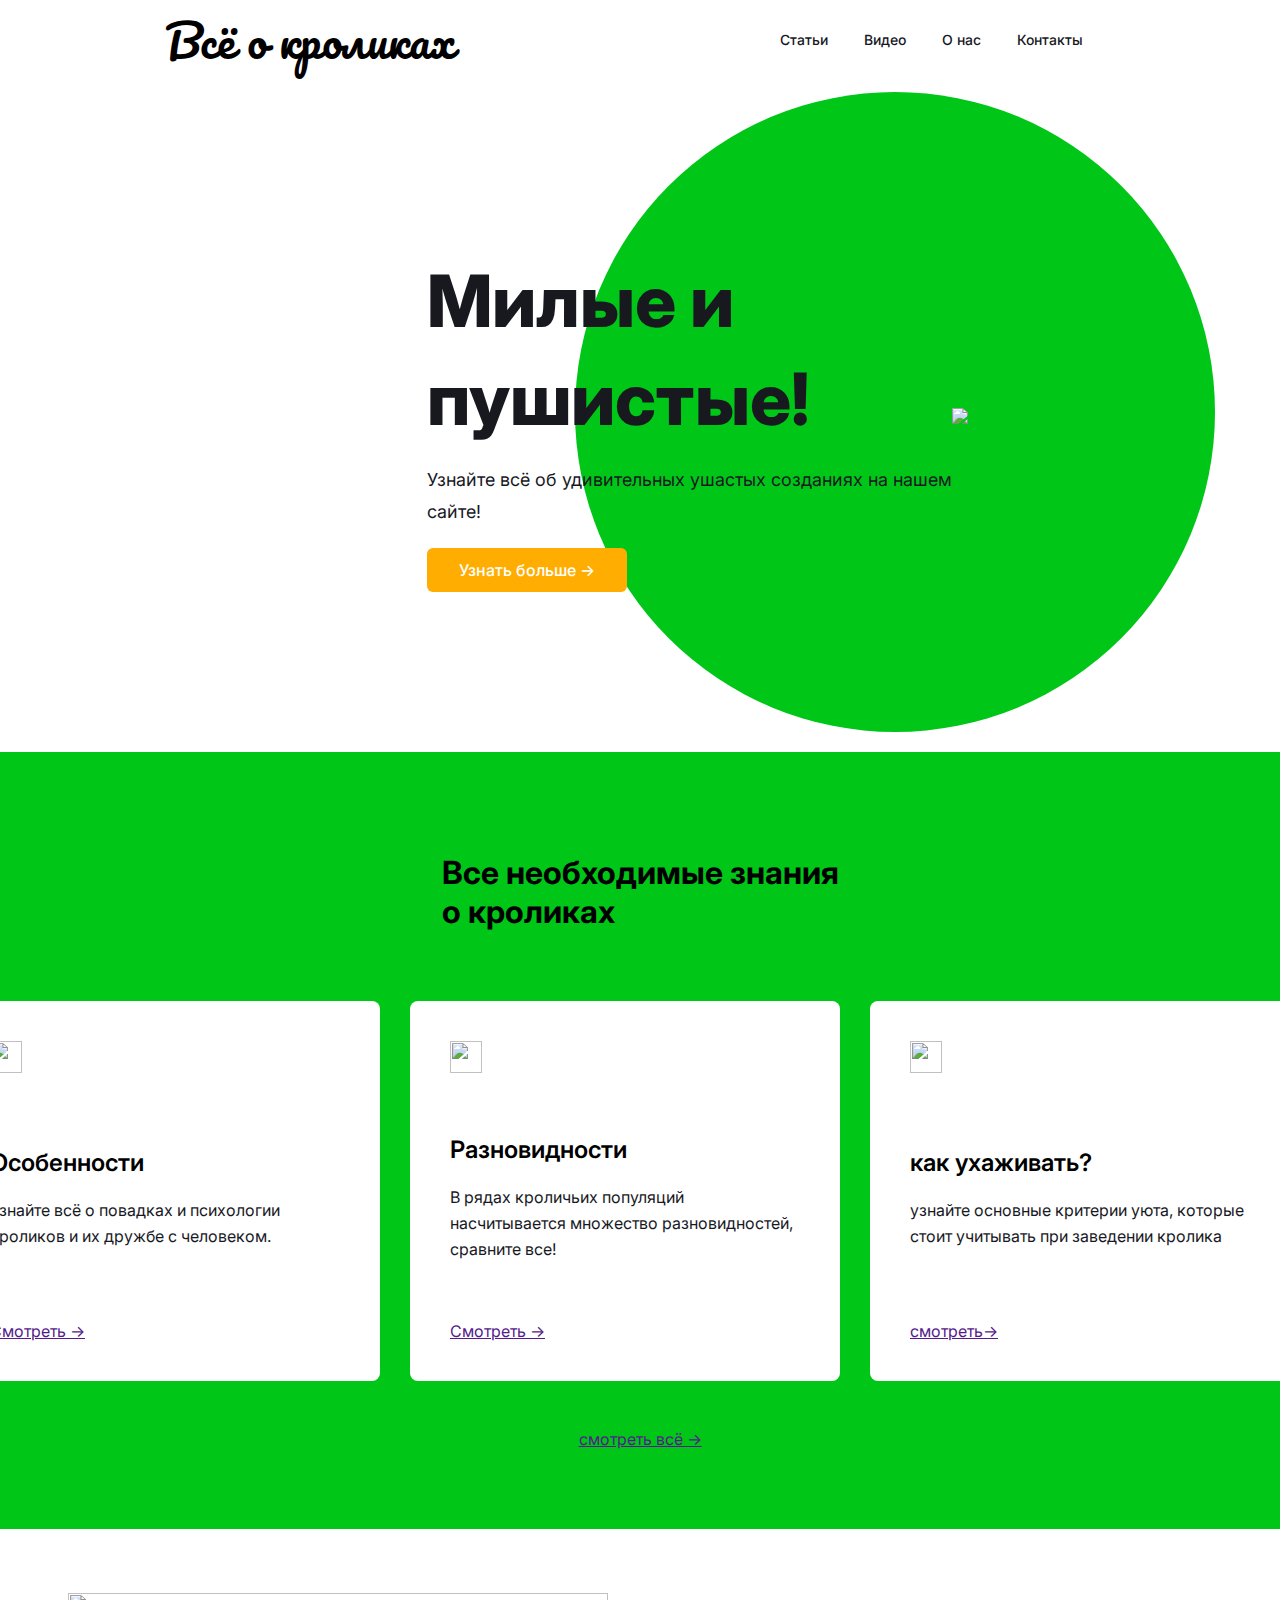
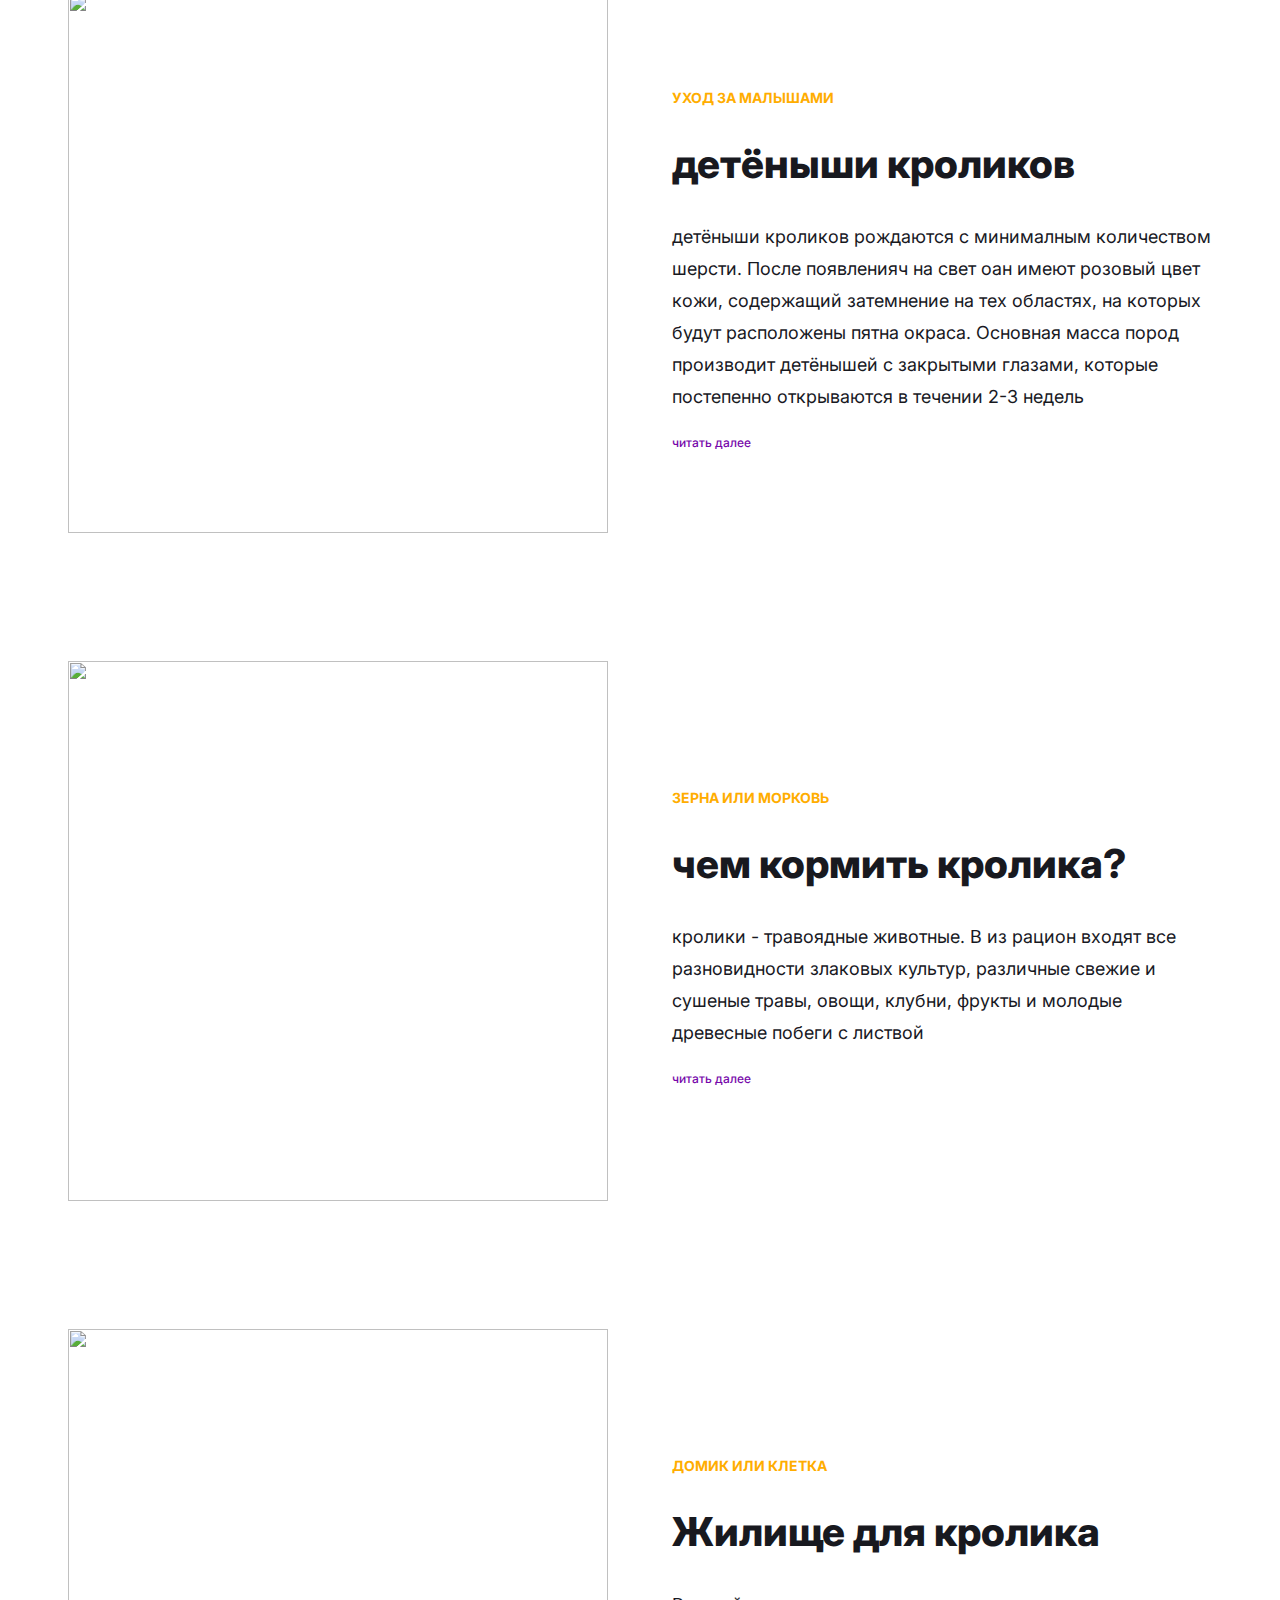
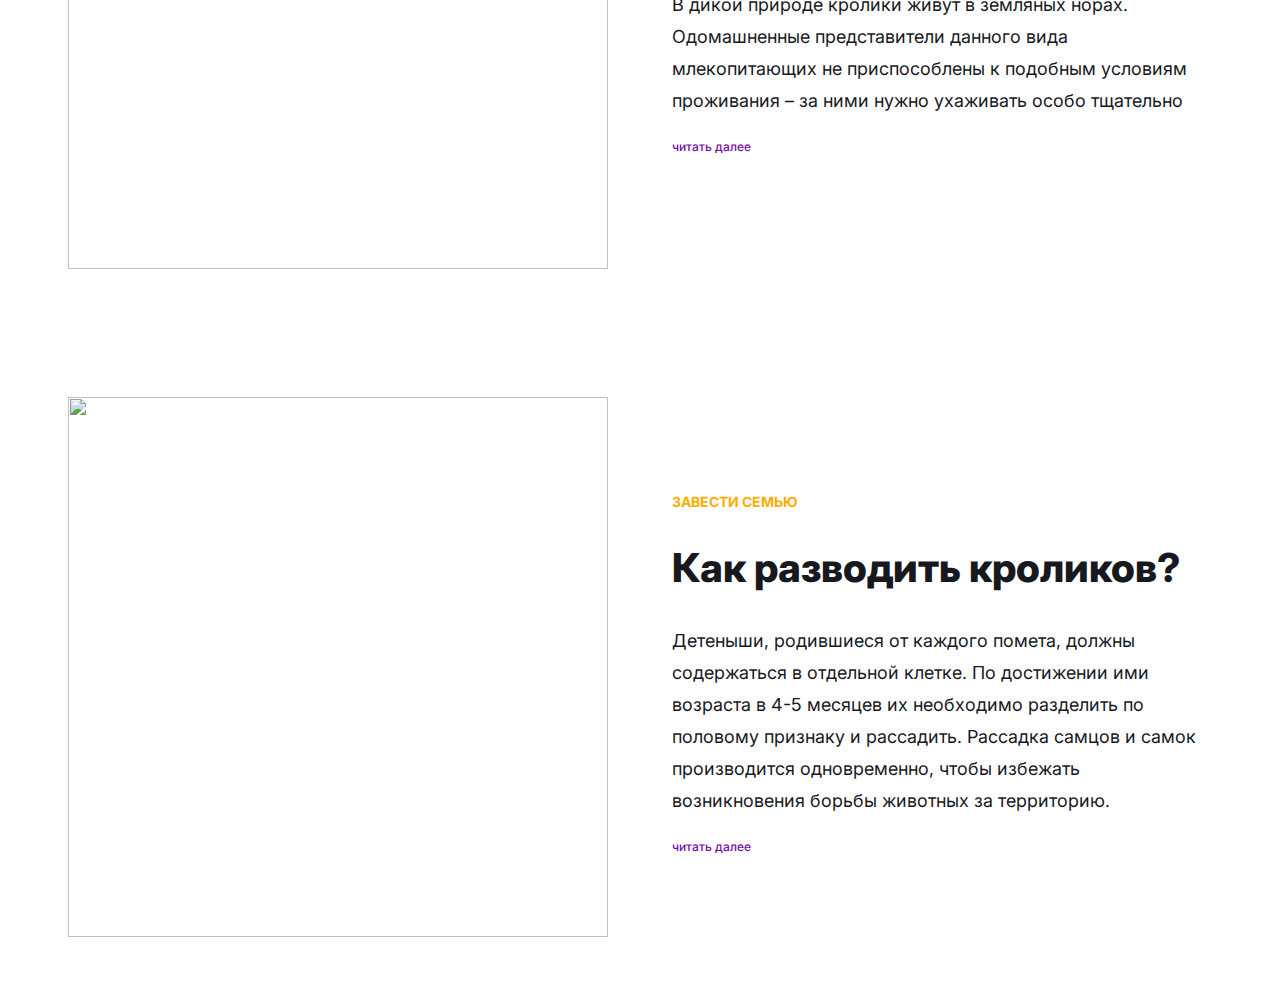
==== index.html @ 3386392c "Add files via upload" ====
<!DOCTYPE html>
<html>
<head>
    <meta charset="UTF-8">
    <meta http-equiv="X-UA-Compatible" content="IE=edge">
    <meta name="viewport" content="width=device-width, initial-scale=1.0">
    <title>Сайт про кроликов</title>
    <link rel="stylesheet" href="style.css">
</head>
<body>
    <header>
        <div class="logo">Всё о кроликах</div>
        <nav>
            <a href="">Статьи</a>
            <a href="">Видео</a>
            <a href="">О нас</a>
            <a href="">Контакты</a>
        </nav>
    </header>
    <section class="section1">
        <div class="text1">
            <h1>
                Милые и <br>
                пушистые!
            </h1>
            <p>
                Узнайте всё об удивительных ушастых созданиях на нашем <br> сайте!
            </p>
            <a href="">Узнать больше -></a>
        </div>
        <img src="image/banner.png">
    </section>
    <section class="section2">
        <h1>
            Все необходимые знания <br>
            о кроликах
        </h1>
        <div class="cards">
            <div class="card">
                <img src="image/icon1.png">
                <div>
                    <h2>Особенности</h2>
                    <p>
                        Узнайте всё о повадках и психологии кроликов и их дружбе с человеком.
                    </p>
                </div>
                <a href=""> Смотреть -></a>
            </div>
            <div class="card">
                <img src="image/icon2.png">
                <div>
                    <h2>Разновидности</h2>
                    <p>
                        В рядах кроличьих популяций насчитывается множество разновидностей, сравните все!
                    </p>
                </div>
                <a href=""> Смотреть -></a>
            </div>
            <div class="card">
                <img src="image/icon3.png">
                <div>
                    <h2> как ухаживать? </h2>
                    <p> узнайте основные критерии уюта, которые стоит учитывать при заведении кролика </p>
                </div>
                <a href=""> смотреть-></a>
            </div>
        </div>
        <a href=""> смотреть всё -></a>
    </section>
        <section class="statya">
           <img src="image/krol1.png">
           <div class="statya-text">
            <h3> УХОД ЗА МАЛЫШАМИ </h3>
            <h2> детёныши кроликов</h2>
            <p> 
                детёныши кроликов рождаются с минималным количеством шерсти. После появленияч на свет оан имеют розовый цвет кожи, содержащий затемнение на тех областях, на которых будут расположены пятна окраса. Основная масса пород производит детёнышей с закрытыми глазами, которые постепенно открываются в течении 2-3 недель
            </p>
            <a href=""> читать далее</a>
           </div>
        </section>
        <section class="statya">
            <img src="image/krol2.png">
            <div class="statya-text">
             <h3> ЗЕРНА ИЛИ МОРКОВЬ </h3>
             <h2> чем кормить кролика?</h2>
             <p> 
                кролики - травоядные животные. В из рацион входят все разновидности злаковых культур, различные свежие и сушеные травы, овощи, клубни, фрукты и молодые древесные побеги с листвой 
            </p>
             <a href=""> читать далее</a>
            </div>
         </section>
         <section class="statya">
         <img src="image/krol3.png">
         <div class="statya-text">
            <h3> ДОМИК ИЛИ КЛЕТКА</h3>
            <h2> Жилище для кролика</h2>
            <p>
                В дикой природе кролики живут в земляных норах. Одомашненные представители данного вида млекопитающих не приспособлены к подобным условиям проживания – за ними нужно ухаживать особо тщательно
            </p>
            <a href=""> читать далее</a>
         </div>
        </section>
        <section class="statya">
            <img src="image/krol4.png">
            <div class="statya-text">
               <h3> ЗАВЕСТИ СЕМЬЮ</h3>
               <h2> Как разводить кроликов?</h2>
               <p>
                Детеныши, родившиеся от каждого помета, должны содержаться в отдельной клетке. По достижении ими возраста в 4-5 месяцев их необходимо разделить по половому признаку и рассадить. Рассадка самцов и самок производится одновременно, чтобы избежать возникновения борьбы животных за территорию.
               </p>
               <a href=""> читать далее</a>
            </div>
           </section>
</body>
</html>
---- style.css ----
@import url('https://fonts.googleapis.com/css2?family=Inter:wght@100;200;300;400;500;600;700;800;900&family=Pacifico&display=swap');
body{
    margin:0;
    font-family: "Inter";
}
header{
    display: flex;
    justify-content: space-between;
    align-items: center;
    height:72;
    padding:0 165px;
}
.logo{
    font-family: Pacifico;
    font-size: 45px;
}
header a{
    font-weight: 500;
    font-size: 14px;
    line-height: 20px;
    color:#18191F;
    text-decoration:none ;
    margin-right:32px ;
}
.section2{
    background-color: #00C618;
    display:flex;
    flex-direction:column;
    align-items:center;
    justify-content:space-between;
    padding:80px 0;
}
.cards{
    display:flex;
    margin:48px 0;
}
.card h2{
    font-weight: 600;
    font-size: 24px;
}
.card p{
    font-size:16px;
    line-height:26px;
    color: #18191F;
}
.card img{
    width:32px;
    height:32px;
}
.card{
    display:flex;
    flex-direction: column;
    justify-content: space-between;
    height: 300px;
    width:350px;
    border-radius: 8px;
    background-color: white;
    padding:40px;
    margin-right: 30px;
}
.section1{
    display:flex;
    flex-direction:space-between;
    align-items:center;
    justify-content:center;
    height:673px;
    padding:0 50px 0 165px;
    position:relative;
}
.text1 h1{
    font-weight: 800;
    font-size: 72px;
    line-height: 98px;
    color: #18191F;
    margin:0;
}
.text1 p{
    font-size: 18px;
    line-height: 32px;
    color: #18191F;
    margin-top: 16px;
    margin-bottom: 32px;
}
.section1::after{
    content:"";
    display: inline-block;
    width: 640px;
    height:640px;
    border-radius: 640px;
    background-color: #00C618;
    position: absolute;
    top:13px;
    right:65px;
    z-index: -1;
}
.text1 a{
    font-weight: 500;
    font-size: 16px;
    color: white;
    text-decoration: none;
    padding: 12px 32px;
    background-color: #FFAD00;
    border-radius: 6px;
}
.statya{
    display: flex;
    align-items: center;
    justify-content: center;
    height: 668px;
}
.statya img{
    width: 540px;
    height: 540px;
    margin-right: 64px;
}
.statya-text{
    width: 540px;
}
.statya-text h3{
    font-weight: bold;
    font-size: 14px;
    color: #FFAD00;
}
.statya-text h2{
    font-weight: 800;
    font-size: 40px;
    color: #18191F;
}
.statya-text p{
    font-size: 18px;
    line-height: 32px;
    color: #18191F;
}
.statya-text a{
    text-decoration: none;
    font-weight: 500;
    font-size: 12px;
    color: #7608AA;
}
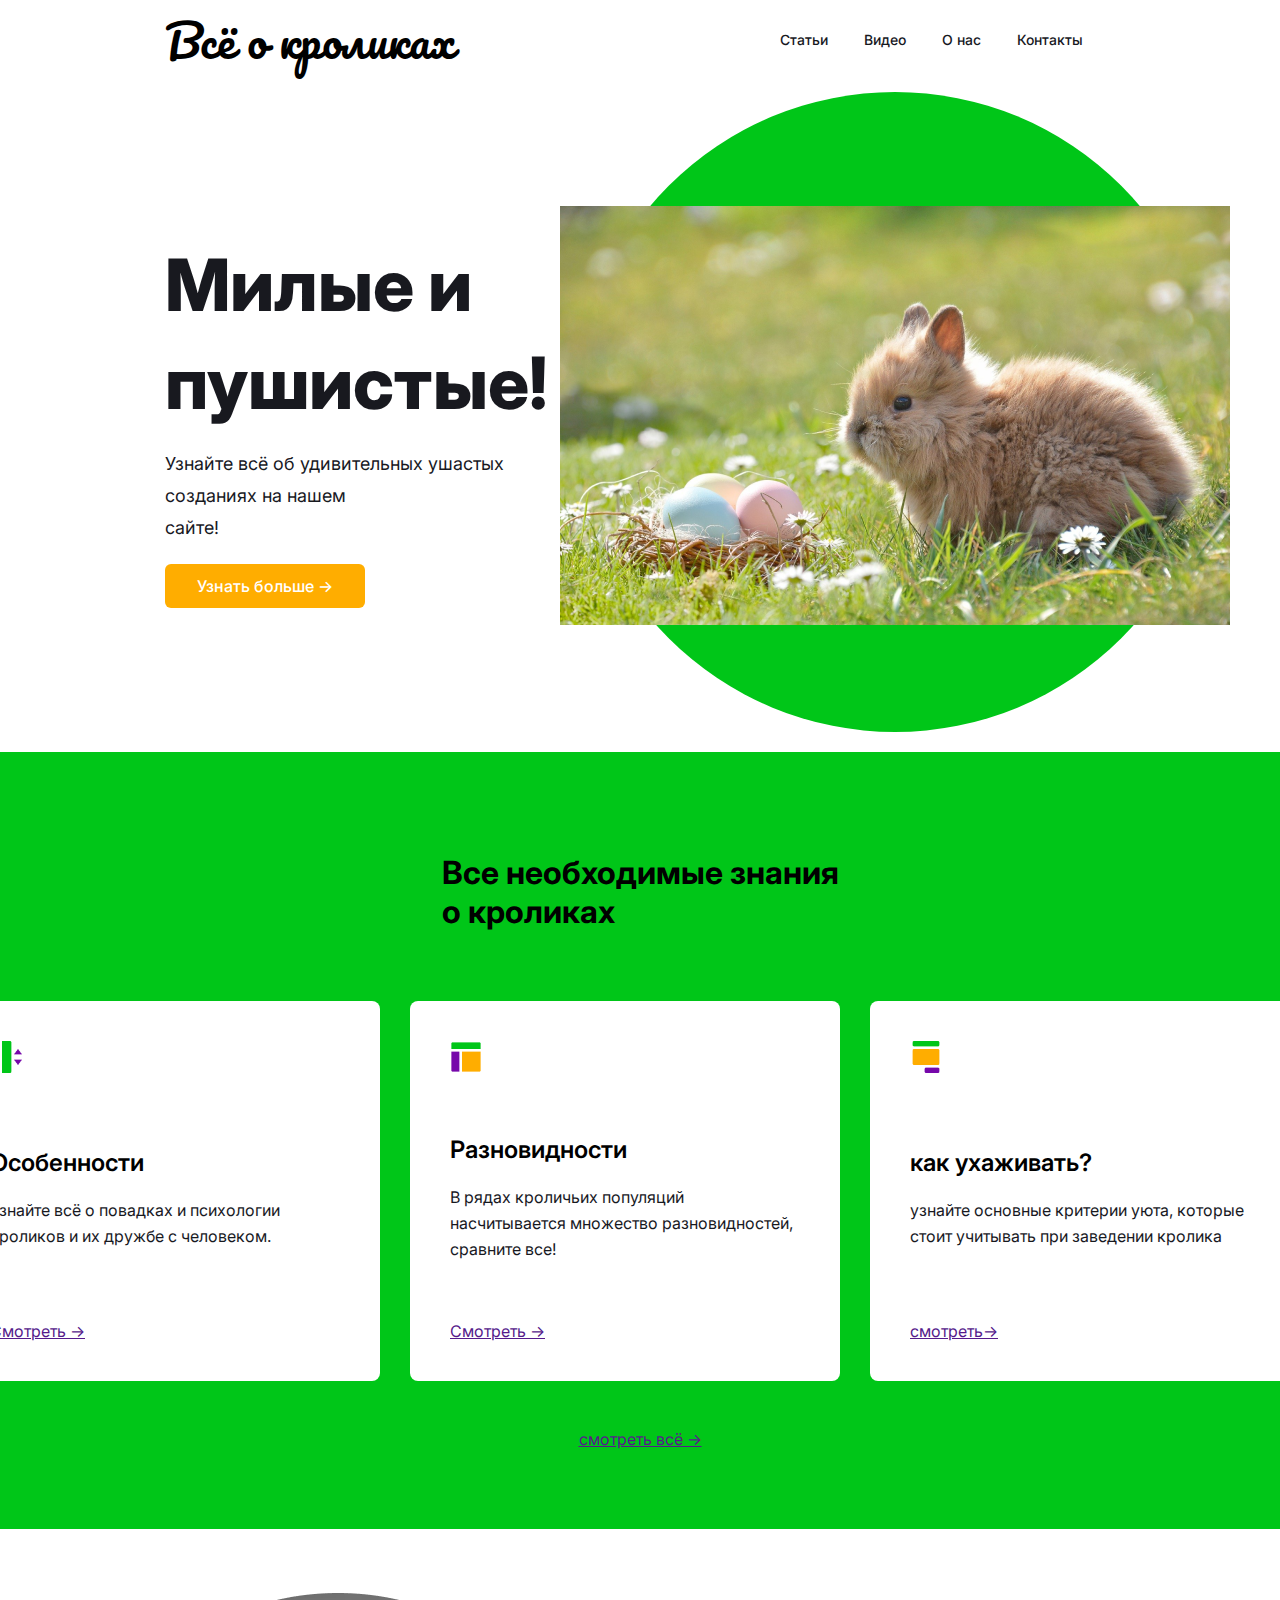
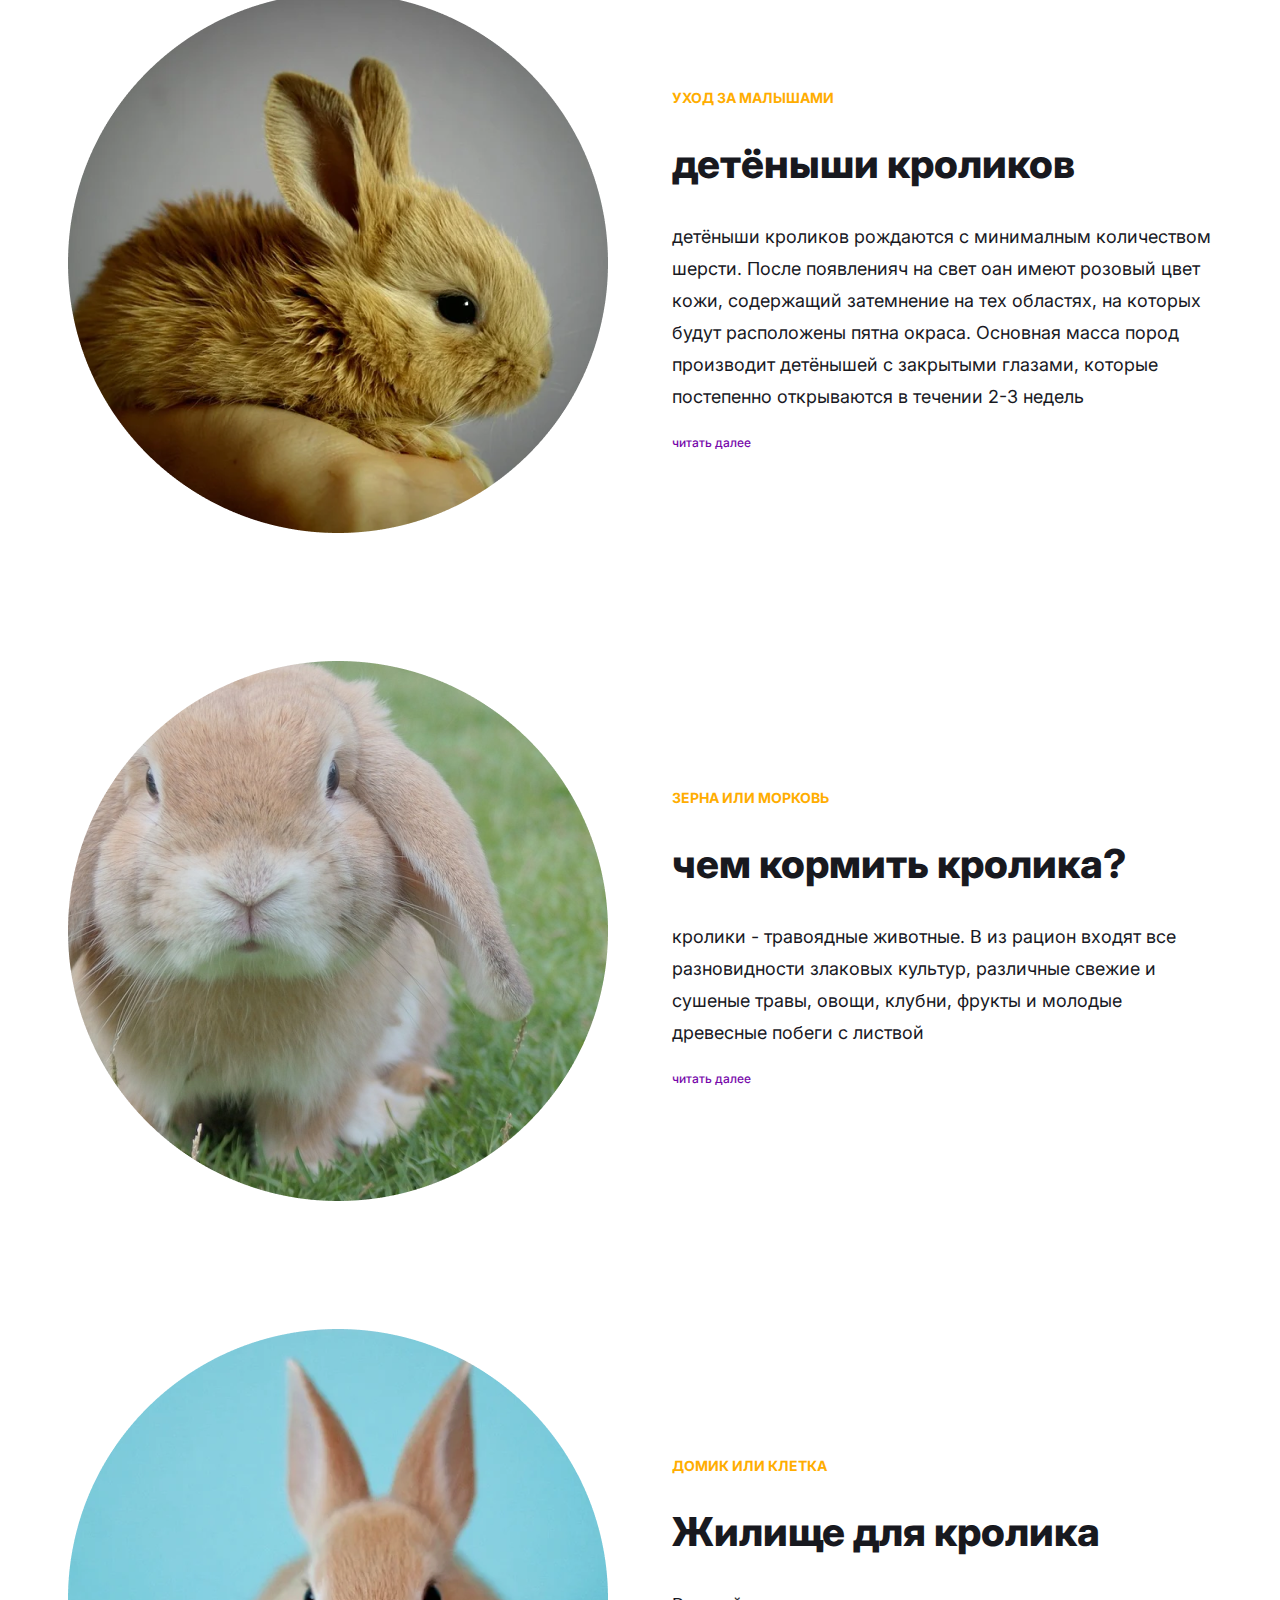
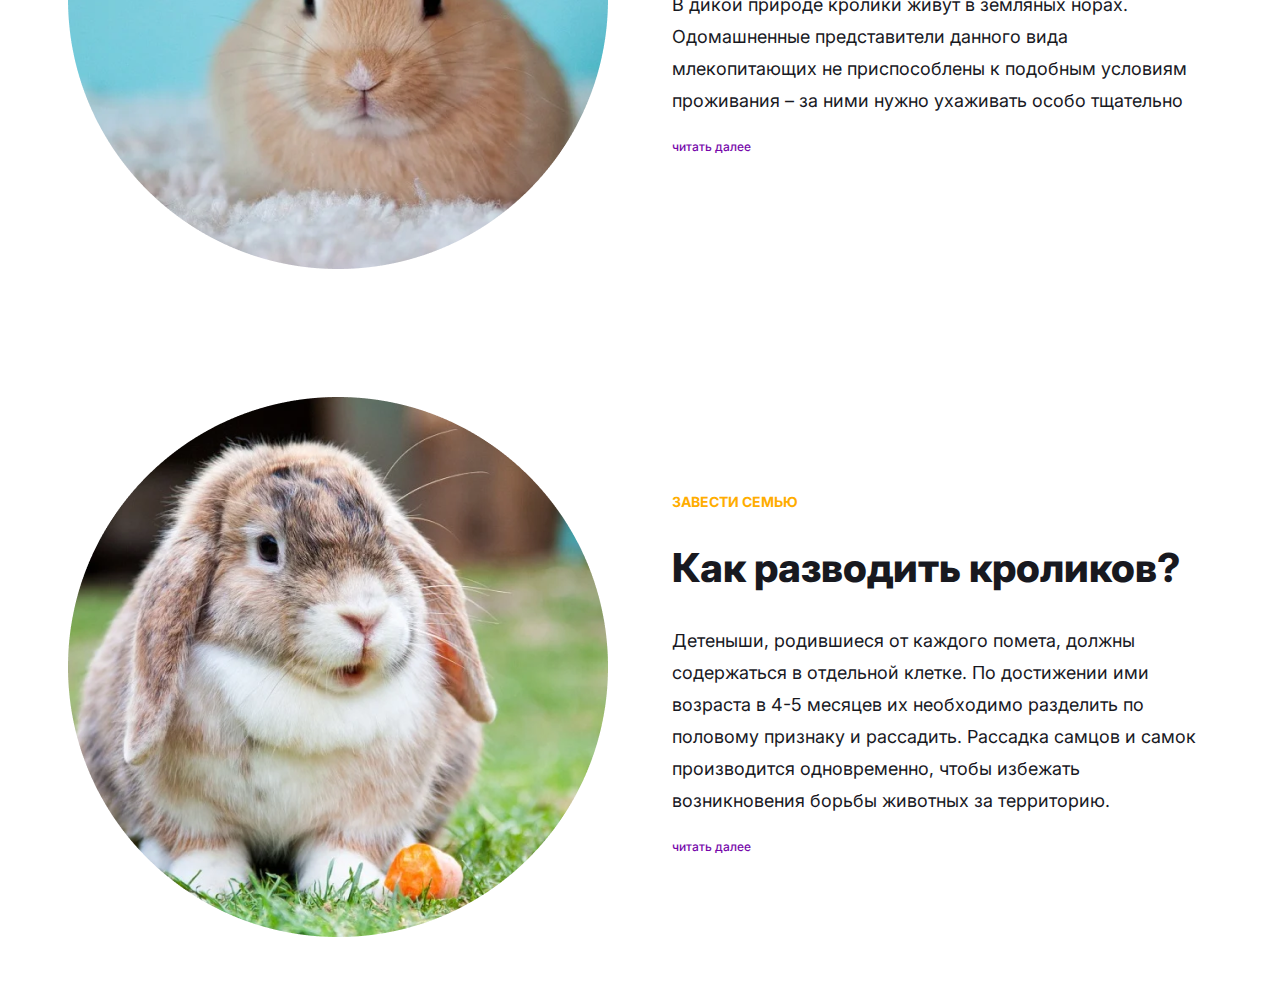
==== commit 2c5b3067: "Update index.html" ====
--- a/index.html
+++ b/index.html
@@ -28,7 +28,7 @@
             </p>
             <a href="">Узнать больше -></a>
         </div>
-        <img src="image/banner.png">
+        <img src="banner.png">
     </section>
     <section class="section2">
         <h1>
@@ -37,7 +37,7 @@
         </h1>
         <div class="cards">
             <div class="card">
-                <img src="image/icon1.png">
+                <img src="icon1.png">
                 <div>
                     <h2>Особенности</h2>
                     <p>
@@ -47,7 +47,7 @@
                 <a href=""> Смотреть -></a>
             </div>
             <div class="card">
-                <img src="image/icon2.png">
+                <img src="icon2.png">
                 <div>
                     <h2>Разновидности</h2>
                     <p>
@@ -57,7 +57,7 @@
                 <a href=""> Смотреть -></a>
             </div>
             <div class="card">
-                <img src="image/icon3.png">
+                <img src="icon3.png">
                 <div>
                     <h2> как ухаживать? </h2>
                     <p> узнайте основные критерии уюта, которые стоит учитывать при заведении кролика </p>
@@ -68,7 +68,7 @@
         <a href=""> смотреть всё -></a>
     </section>
         <section class="statya">
-           <img src="image/krol1.png">
+           <img src="krol1.png">
            <div class="statya-text">
             <h3> УХОД ЗА МАЛЫШАМИ </h3>
             <h2> детёныши кроликов</h2>
@@ -79,7 +79,7 @@
            </div>
         </section>
         <section class="statya">
-            <img src="image/krol2.png">
+            <img src="krol2.png">
             <div class="statya-text">
              <h3> ЗЕРНА ИЛИ МОРКОВЬ </h3>
              <h2> чем кормить кролика?</h2>
@@ -90,7 +90,7 @@
             </div>
          </section>
          <section class="statya">
-         <img src="image/krol3.png">
+         <img src="krol3.png">
          <div class="statya-text">
             <h3> ДОМИК ИЛИ КЛЕТКА</h3>
             <h2> Жилище для кролика</h2>
@@ -101,7 +101,7 @@
          </div>
         </section>
         <section class="statya">
-            <img src="image/krol4.png">
+            <img src="krol4.png">
             <div class="statya-text">
                <h3> ЗАВЕСТИ СЕМЬЮ</h3>
                <h2> Как разводить кроликов?</h2>
@@ -112,4 +112,4 @@
             </div>
            </section>
 </body>
-</html>      +</html>      
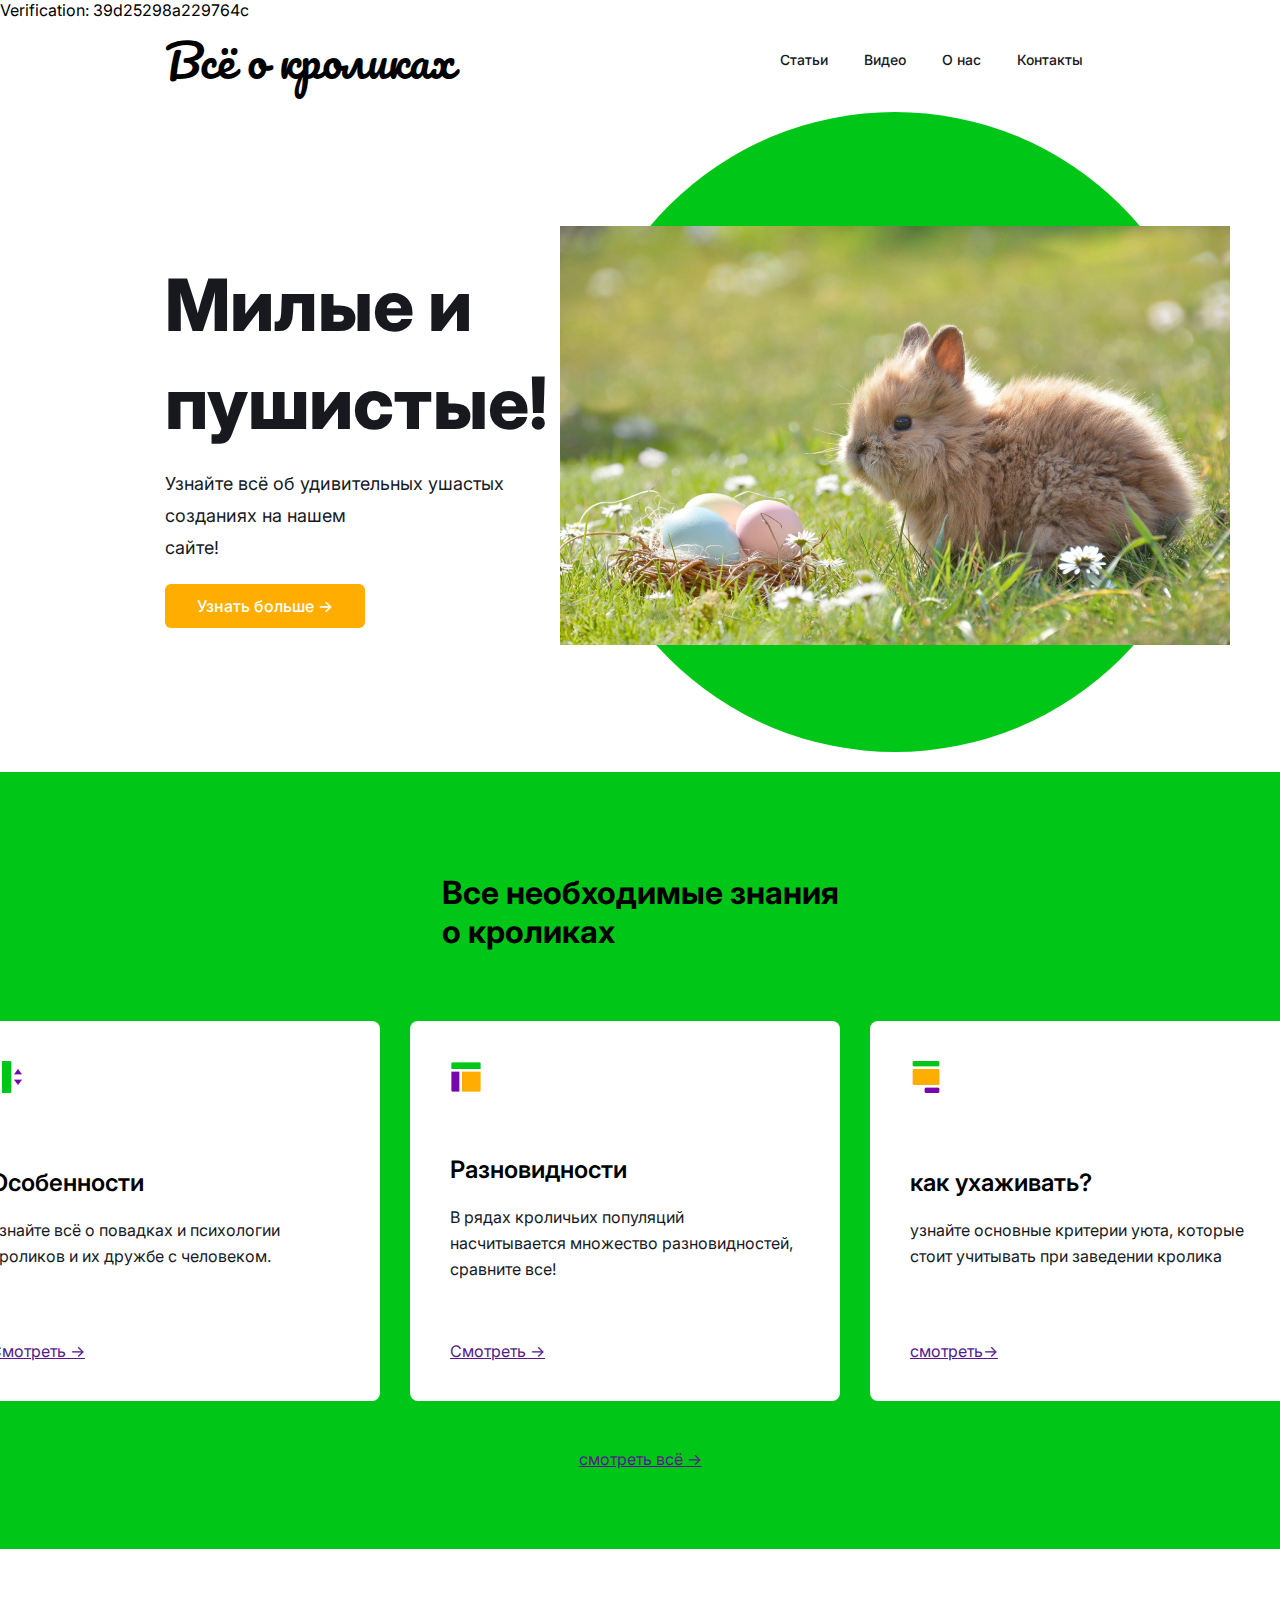
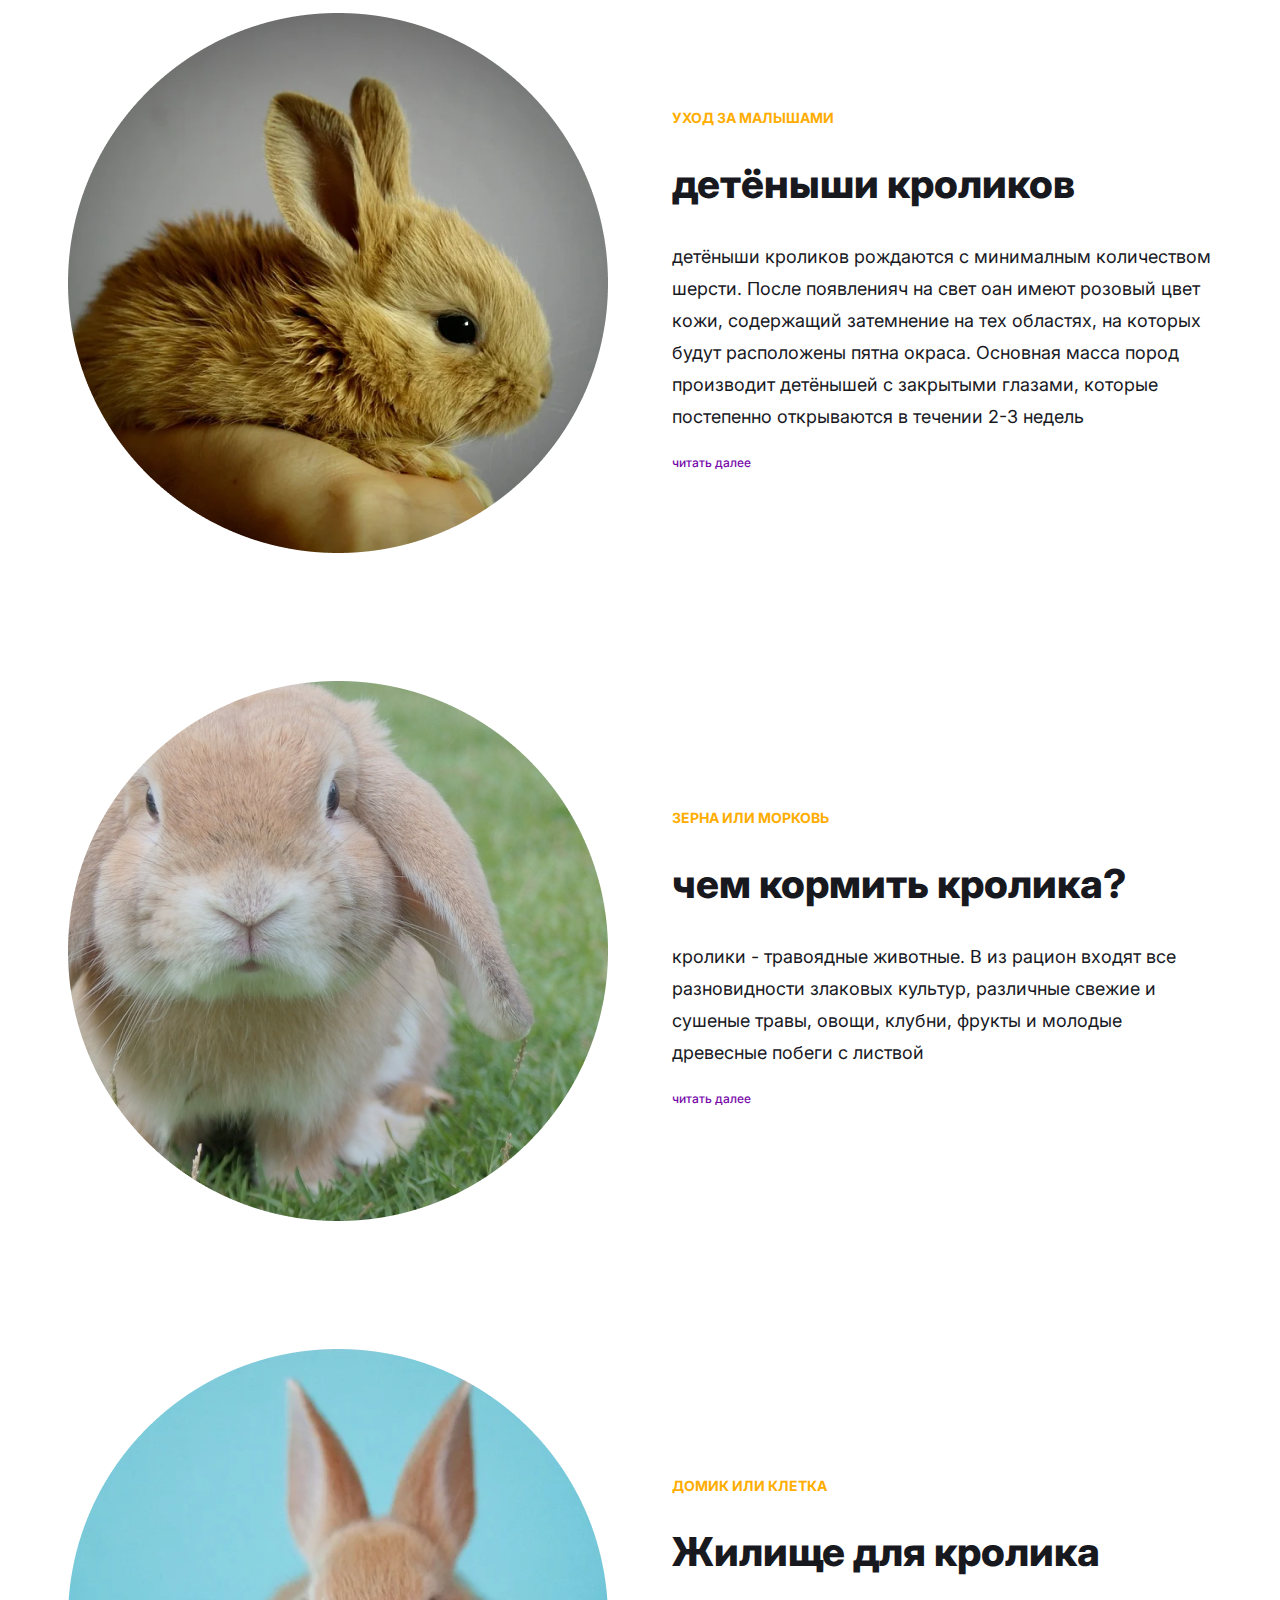
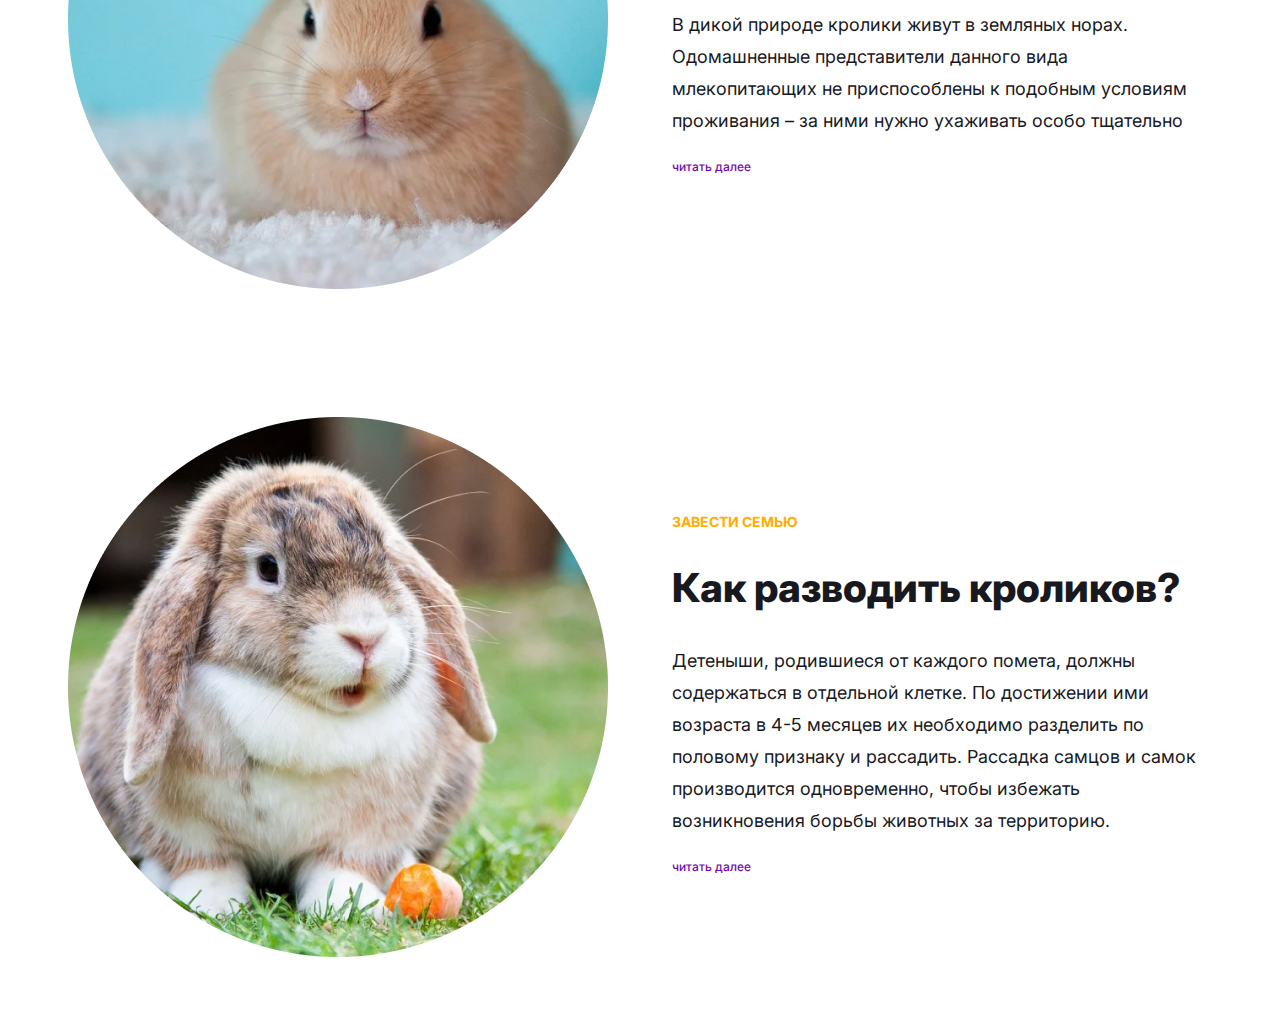
==== commit c0fa21ee: "Update index.html" ====
--- a/index.html
+++ b/index.html
@@ -1,6 +1,7 @@
 <!DOCTYPE html>
 <html>
 <head>
+    <meta http-equiv="Content-Type" content="text/html; charset=UTF-8">
     <meta charset="UTF-8">
     <meta http-equiv="X-UA-Compatible" content="IE=edge">
     <meta name="viewport" content="width=device-width, initial-scale=1.0">
@@ -8,6 +9,7 @@
     <link rel="stylesheet" href="style.css">
 </head>
 <body>
+    Verification: 39d25298a229764c
     <header>
         <div class="logo">Всё о кроликах</div>
         <nav>
